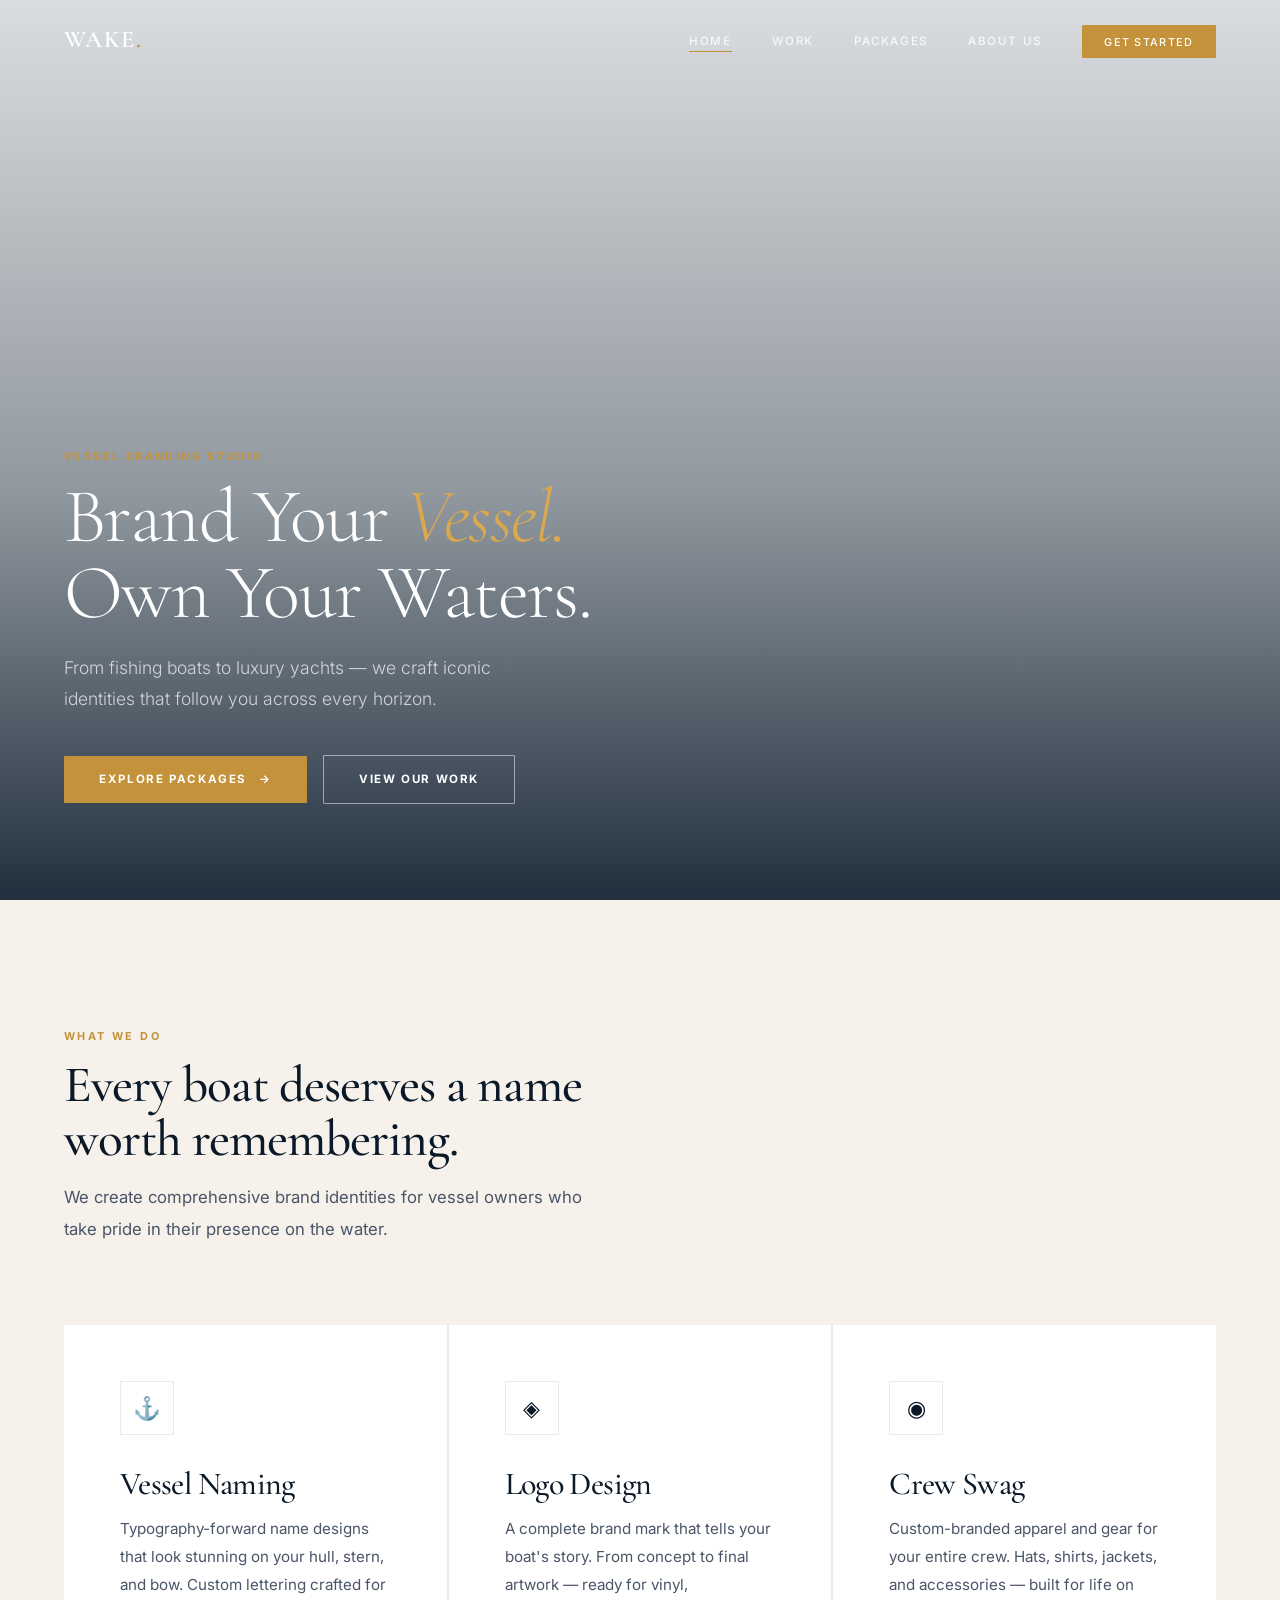
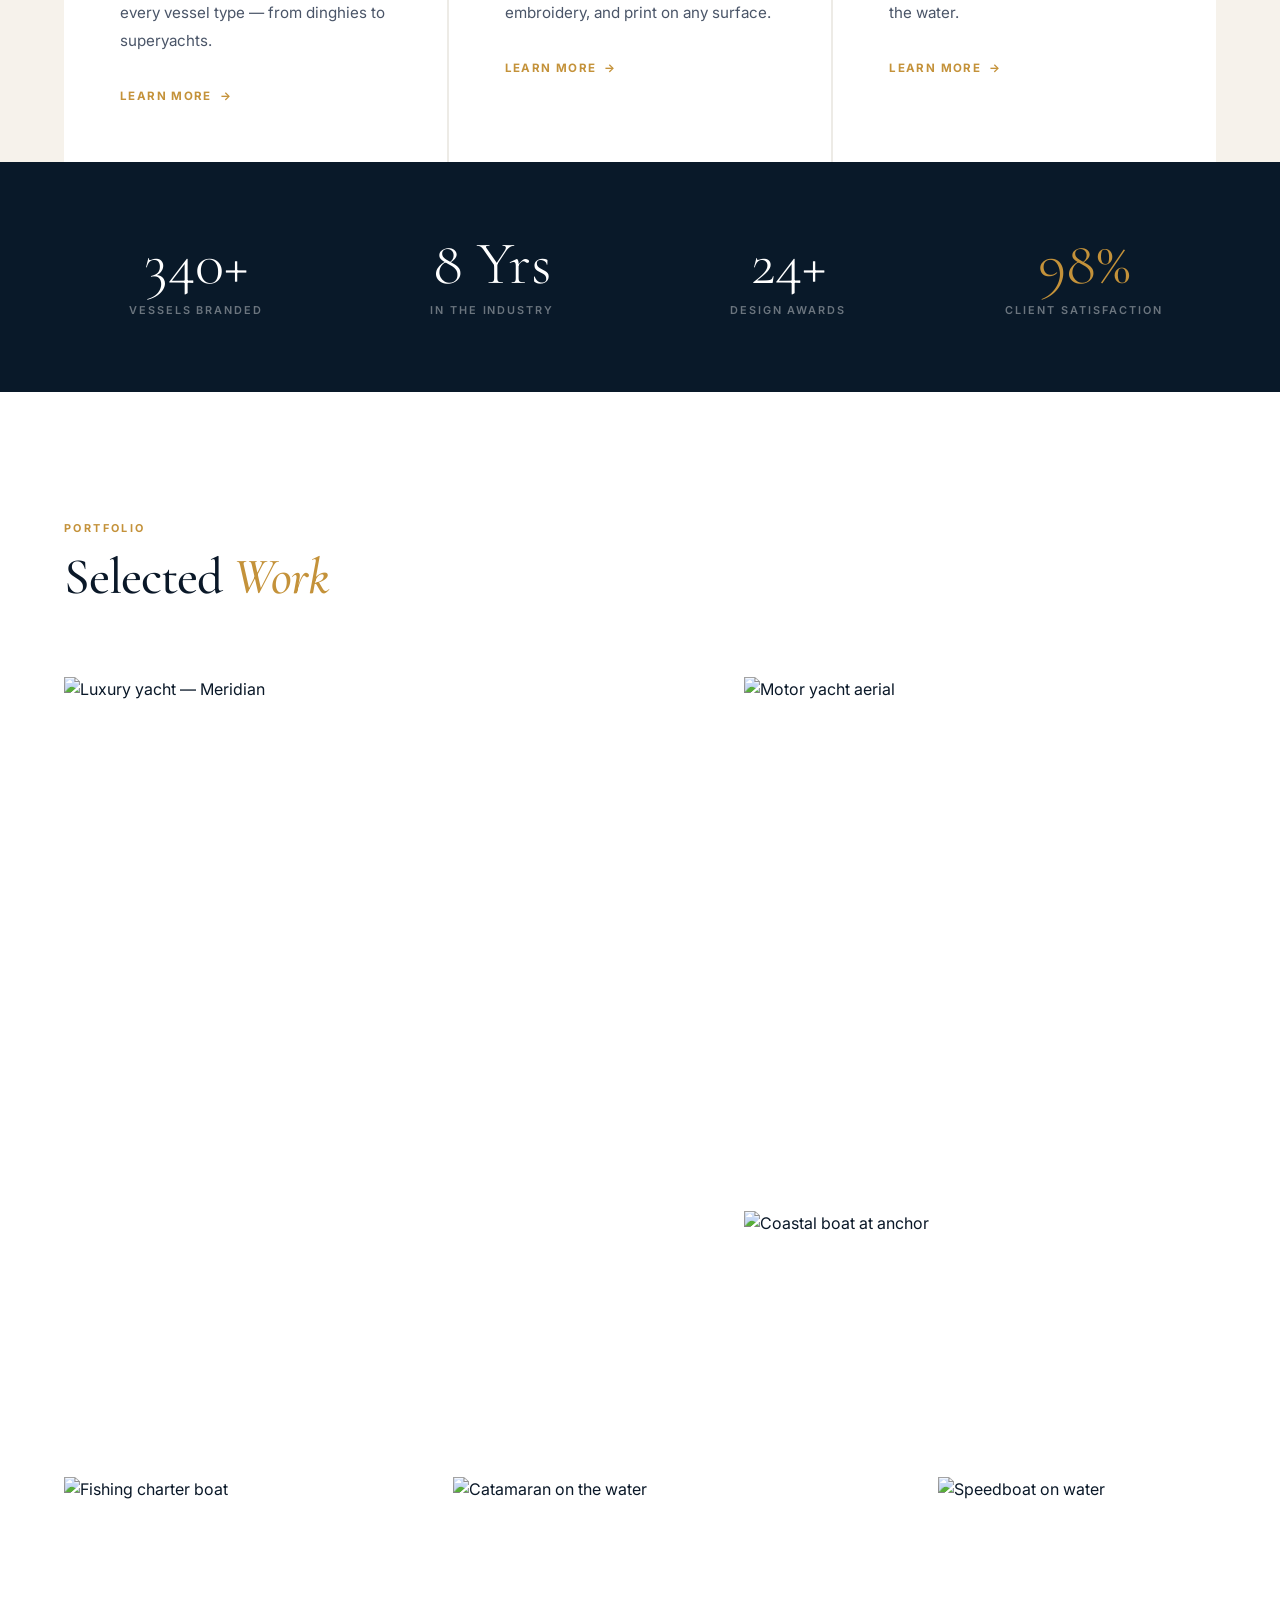
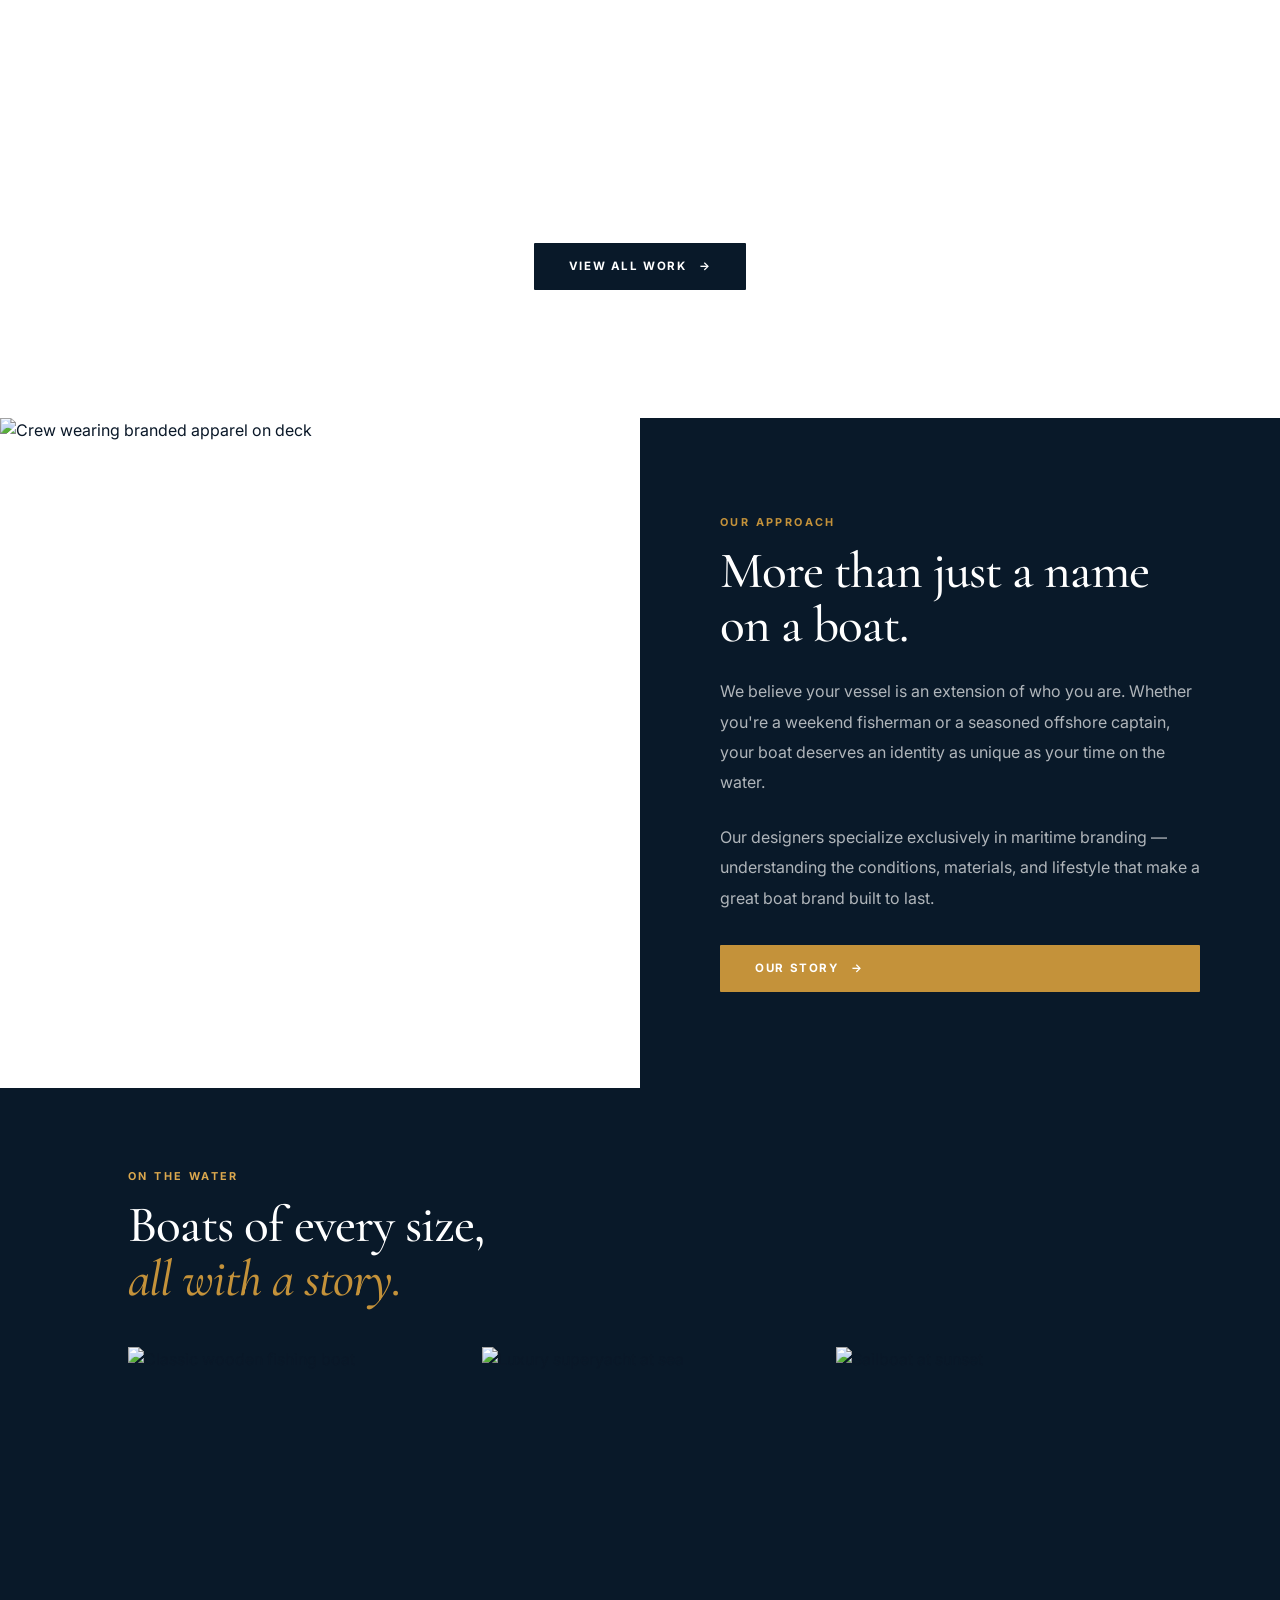
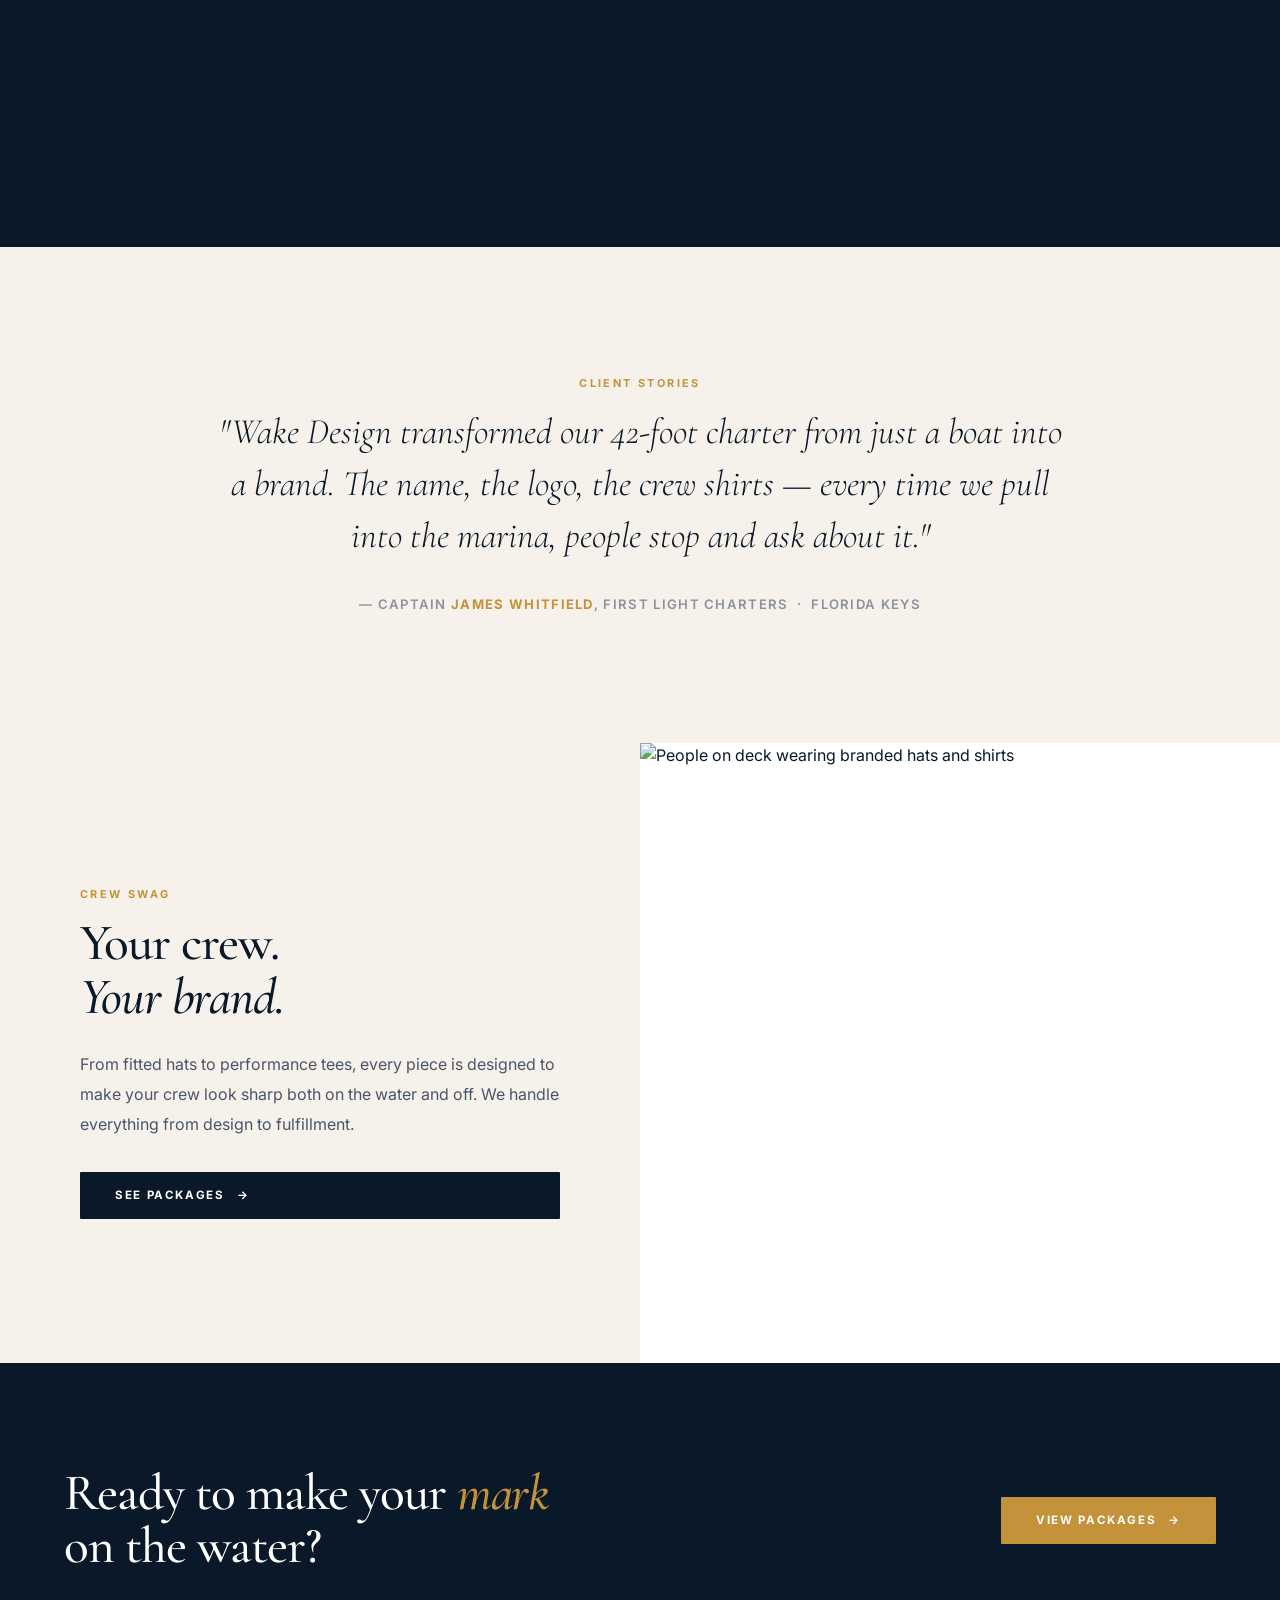
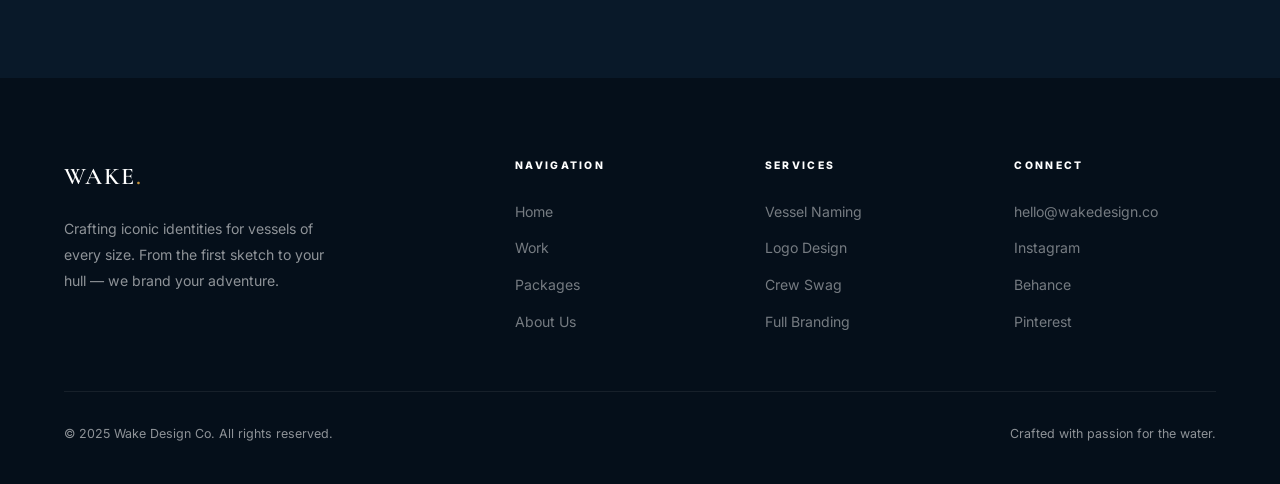
==== index.html @ 04f3f790 "Initial commit — Wake Design Co. website" ====
<!DOCTYPE html>
<html lang="en">
<head>
  <meta charset="UTF-8" />
  <meta name="viewport" content="width=device-width, initial-scale=1.0" />
  <title>Wake Design Co. — Boat Branding &amp; Identity</title>
  <meta name="description" content="Custom vessel naming, logo design, and crew swag for boat owners of every kind. From fishing boats to luxury yachts." />
  <link rel="stylesheet" href="styles.css" />
</head>
<body>

  <div class="scroll-progress"></div>

  <!-- ===== NAVIGATION ===== -->
  <nav class="nav transparent" data-transparent="true" aria-label="Main navigation">
    <a href="index.html" class="nav-logo">WAKE<span>.</span></a>
    <ul class="nav-links" role="list">
      <li><a href="index.html">Home</a></li>
      <li><a href="work.html">Work</a></li>
      <li><a href="packages.html">Packages</a></li>
      <li><a href="about.html">About Us</a></li>
      <li><a href="packages.html" class="nav-cta">Get Started</a></li>
    </ul>
    <button class="nav-toggle" aria-label="Open menu" aria-expanded="false">
      <span></span><span></span><span></span>
    </button>
  </nav>

  <!-- ===== HERO ===== -->
  <section class="hero">
    <div class="hero-bg" style="background-image: url('https://picsum.photos/seed/10/1920/1080');"></div>
    <div class="hero-overlay"></div>
    <div class="hero-content">
      <span class="eyebrow reveal">Vessel Branding Studio</span>
      <h1 class="reveal delay-1">Brand Your <em>Vessel.</em><br>Own Your Waters.</h1>
      <p class="hero-sub reveal delay-2">From fishing boats to luxury yachts — we craft iconic identities that follow you across every horizon.</p>
      <div class="hero-actions reveal delay-3">
        <a href="packages.html" class="btn btn-primary btn-arrow">Explore Packages</a>
        <a href="work.html" class="btn btn-outline">View Our Work</a>
      </div>
    </div>
  </section>

  <!-- ===== SERVICES ===== -->
  <section class="section" style="background: var(--cream); padding-bottom: 0;">
    <div class="container">
      <div class="section-header">
        <span class="eyebrow reveal">What We Do</span>
        <h2 class="reveal delay-1">Every boat deserves a name<br>worth remembering.</h2>
        <p class="reveal delay-2">We create comprehensive brand identities for vessel owners who take pride in their presence on the water.</p>
      </div>
    </div>
    <div class="services-grid">
      <div class="service-card reveal">
        <div class="svc-icon">⚓</div>
        <h3>Vessel Naming</h3>
        <p>Typography-forward name designs that look stunning on your hull, stern, and bow. Custom lettering crafted for every vessel type — from dinghies to superyachts.</p>
        <span class="svc-link">Learn More</span>
      </div>
      <div class="service-card reveal delay-2">
        <div class="svc-icon">◈</div>
        <h3>Logo Design</h3>
        <p>A complete brand mark that tells your boat's story. From concept to final artwork — ready for vinyl, embroidery, and print on any surface.</p>
        <span class="svc-link">Learn More</span>
      </div>
      <div class="service-card reveal delay-4">
        <div class="svc-icon">◉</div>
        <h3>Crew Swag</h3>
        <p>Custom-branded apparel and gear for your entire crew. Hats, shirts, jackets, and accessories — built for life on the water.</p>
        <span class="svc-link">Learn More</span>
      </div>
    </div>
  </section>

  <!-- ===== STAT STRIP ===== -->
  <div class="stat-strip">
    <div class="stat-item reveal">
      <span class="stat-num"><span data-count="340" data-suffix="+">0+</span></span>
      <span class="stat-lbl">Vessels Branded</span>
    </div>
    <div class="stat-item reveal delay-1">
      <span class="stat-num"><span data-count="8" data-suffix=" Yrs">0 Yrs</span></span>
      <span class="stat-lbl">In the Industry</span>
    </div>
    <div class="stat-item reveal delay-2">
      <span class="stat-num"><span data-count="24" data-suffix="+">0+</span></span>
      <span class="stat-lbl">Design Awards</span>
    </div>
    <div class="stat-item reveal delay-3">
      <span class="stat-num"><em><span data-count="98" data-suffix="%">0%</span></em></span>
      <span class="stat-lbl">Client Satisfaction</span>
    </div>
  </div>

  <!-- ===== FEATURED WORK ===== -->
  <section class="section">
    <div class="container">
      <div class="section-header">
        <span class="eyebrow reveal">Portfolio</span>
        <h2 class="reveal delay-1">Selected <em style="font-style:italic; color:var(--gold);">Work</em></h2>
      </div>

      <div class="work-grid">
        <div class="work-item img-wrap reveal">
          <img src="https://picsum.photos/seed/17/1200/800" alt="Luxury yacht — Meridian" loading="lazy" />
          <div class="work-overlay">
            <div class="work-info">
              <span>Full Brand</span>
              <h4>Meridian — 52ft Sailboat</h4>
            </div>
          </div>
        </div>
        <div class="work-item img-wrap reveal delay-1">
          <img src="https://picsum.photos/seed/24/1200/800" alt="Motor yacht aerial" loading="lazy" />
          <div class="work-overlay">
            <div class="work-info">
              <span>Naming</span>
              <h4>Blue Horizon — Sport Fisher</h4>
            </div>
          </div>
        </div>
        <div class="work-item img-wrap reveal delay-2">
          <img src="https://picsum.photos/seed/31/1200/800" alt="Coastal boat at anchor" loading="lazy" />
          <div class="work-overlay">
            <div class="work-info">
              <span>Logo Design</span>
              <h4>Latitude — Motor Yacht</h4>
            </div>
          </div>
        </div>
        <div class="work-item img-wrap reveal delay-1">
          <img src="https://picsum.photos/seed/38/1200/800" alt="Fishing charter boat" loading="lazy" />
          <div class="work-overlay">
            <div class="work-info">
              <span>Crew Swag</span>
              <h4>Reel Deal — Charter Boat</h4>
            </div>
          </div>
        </div>
        <div class="work-item img-wrap reveal delay-2">
          <img src="https://picsum.photos/seed/45/1200/800" alt="Catamaran on the water" loading="lazy" />
          <div class="work-overlay">
            <div class="work-info">
              <span>Logo Design</span>
              <h4>The Wanderer — Catamaran</h4>
            </div>
          </div>
        </div>
        <div class="work-item img-wrap reveal delay-3">
          <img src="https://picsum.photos/seed/52/1200/800" alt="Speedboat on water" loading="lazy" />
          <div class="work-overlay">
            <div class="work-info">
              <span>Naming + Logo</span>
              <h4>Storm Chaser — Powerboat</h4>
            </div>
          </div>
        </div>
      </div>

      <div style="text-align:center; margin-top:3.5rem;" class="reveal">
        <a href="work.html" class="btn btn-dark btn-arrow">View All Work</a>
      </div>
    </div>
  </section>

  <!-- ===== SPLIT — OUR APPROACH ===== -->
  <div class="split">
    <div class="split-img img-wrap">
      <img src="https://picsum.photos/seed/59/1200/800" alt="Crew wearing branded apparel on deck" loading="lazy" />
    </div>
    <div class="split-body">
      <span class="eyebrow reveal">Our Approach</span>
      <h2 class="reveal delay-1">More than just a name<br>on a boat.</h2>
      <p class="reveal delay-2">We believe your vessel is an extension of who you are. Whether you're a weekend fisherman or a seasoned offshore captain, your boat deserves an identity as unique as your time on the water.</p>
      <p class="reveal delay-3">Our designers specialize exclusively in maritime branding — understanding the conditions, materials, and lifestyle that make a great boat brand built to last.</p>
      <a href="about.html" class="btn btn-primary btn-arrow reveal delay-4" style="margin-top:.5rem;">Our Story</a>
    </div>
  </div>

  <!-- ===== HORIZONTAL SCROLL STRIP ===== -->
  <section class="section-sm" style="background: var(--navy); overflow: hidden;">
    <div style="padding: 0 4rem; margin-bottom: 2.5rem;">
      <span class="eyebrow" style="color:var(--gold-lt);">On the Water</span>
      <h2 style="color:var(--white);" class="reveal">Boats of every size,<br><em style="font-style:italic; color:var(--gold);">all with a story.</em></h2>
    </div>
    <div class="scroll-strip" style="padding: 0 4rem;">
      <div class="strip-item img-wrap">
        <img src="https://picsum.photos/seed/66/700/500" alt="Classic wooden fishing boat" loading="lazy" />
        <div class="strip-item-overlay">
          <div class="work-info">
            <span>Fishing Boat</span>
            <h4>Old Faithful</h4>
          </div>
        </div>
      </div>
      <div class="strip-item img-wrap">
        <img src="https://picsum.photos/seed/73/700/500" alt="Luxury superyacht at sea" loading="lazy" />
        <div class="strip-item-overlay">
          <div class="work-info">
            <span>Superyacht</span>
            <h4>True North</h4>
          </div>
        </div>
      </div>
      <div class="strip-item img-wrap">
        <img src="https://picsum.photos/seed/80/700/500" alt="Sailboat at sunset" loading="lazy" />
        <div class="strip-item-overlay">
          <div class="work-info">
            <span>Sailboat</span>
            <h4>Sundowner</h4>
          </div>
        </div>
      </div>
      <div class="strip-item img-wrap">
        <img src="https://picsum.photos/seed/87/700/500" alt="Crew on powerboat" loading="lazy" />
        <div class="strip-item-overlay">
          <div class="work-info">
            <span>Crew Swag</span>
            <h4>The Outrunner</h4>
          </div>
        </div>
      </div>
      <div class="strip-item img-wrap">
        <img src="https://picsum.photos/seed/94/700/500" alt="Bass fishing boat on lake" loading="lazy" />
        <div class="strip-item-overlay">
          <div class="work-info">
            <span>Bass Boat</span>
            <h4>First Cast</h4>
          </div>
        </div>
      </div>
    </div>
  </section>

  <!-- ===== TESTIMONIAL ===== -->
  <section class="testimonial">
    <span class="eyebrow reveal">Client Stories</span>
    <blockquote class="testi-quote reveal delay-1">
      "Wake Design transformed our 42-foot charter from just a boat into a brand. The name, the logo, the crew shirts — every time we pull into the marina, people stop and ask about it."
    </blockquote>
    <p class="testi-attr reveal delay-2">— Captain <strong>James Whitfield</strong>, First Light Charters &nbsp;·&nbsp; Florida Keys</p>
  </section>

  <!-- ===== SECOND SPLIT — SWAG ===== -->
  <div class="split">
    <div class="split-body light">
      <span class="eyebrow reveal" style="color:var(--gold);">Crew Swag</span>
      <h2 class="reveal delay-1" style="color:var(--navy);">Your crew.<br><em style="font-style:italic;">Your brand.</em></h2>
      <p class="reveal delay-2" style="color:var(--text-2);">From fitted hats to performance tees, every piece is designed to make your crew look sharp both on the water and off. We handle everything from design to fulfillment.</p>
      <a href="packages.html" class="btn btn-dark btn-arrow reveal delay-3" style="margin-top:.5rem;">See Packages</a>
    </div>
    <div class="split-img img-wrap">
      <img src="https://picsum.photos/seed/101/1200/800" alt="People on deck wearing branded hats and shirts" loading="lazy" />
    </div>
  </div>

  <!-- ===== CTA BANNER ===== -->
  <div class="cta-banner">
    <h2 class="reveal">Ready to make your <em>mark</em><br>on the water?</h2>
    <div class="reveal delay-2">
      <a href="packages.html" class="btn btn-primary btn-arrow">View Packages</a>
    </div>
  </div>

  <!-- ===== FOOTER ===== -->
  <footer>
    <div class="footer-grid">
      <div class="footer-brand">
        <a href="index.html" class="nav-logo">WAKE<span>.</span></a>
        <p>Crafting iconic identities for vessels of every size. From the first sketch to your hull — we brand your adventure.</p>
      </div>
      <div class="footer-col">
        <h5>Navigation</h5>
        <ul>
          <li><a href="index.html">Home</a></li>
          <li><a href="work.html">Work</a></li>
          <li><a href="packages.html">Packages</a></li>
          <li><a href="about.html">About Us</a></li>
        </ul>
      </div>
      <div class="footer-col">
        <h5>Services</h5>
        <ul>
          <li><a href="packages.html">Vessel Naming</a></li>
          <li><a href="packages.html">Logo Design</a></li>
          <li><a href="packages.html">Crew Swag</a></li>
          <li><a href="packages.html">Full Branding</a></li>
        </ul>
      </div>
      <div class="footer-col">
        <h5>Connect</h5>
        <ul>
          <li><a href="mailto:hello@wakedesign.co">hello@wakedesign.co</a></li>
          <li><a href="#">Instagram</a></li>
          <li><a href="#">Behance</a></li>
          <li><a href="#">Pinterest</a></li>
        </ul>
      </div>
    </div>
    <div class="footer-bottom">
      <span>&copy; 2025 Wake Design Co. All rights reserved.</span>
      <span>Crafted with passion for the water.</span>
    </div>
  </footer>

  <script src="main.js"></script>
</body>
</html>
---- styles.css ----
/* =============================================
   WAKE DESIGN CO. — Styles
   ============================================= */

@import url('https://fonts.googleapis.com/css2?family=Cormorant+Garamond:ital,wght@0,300;0,400;0,500;0,600;1,300;1,400;1,500&family=Inter:wght@300;400;500;600;700&display=swap');

/* === Variables === */
:root {
  --navy:      #091929;
  --navy-mid:  #112840;
  --navy-light:#1B4372;
  --gold:      #C4923A;
  --gold-lt:   #DBA84E;
  --cream:     #F6F2EB;
  --sand:      #EDE8DE;
  --white:     #FFFFFF;
  --gray:      #8C919C;
  --gray-lt:   #EDEBE6;
  --text:      #0A1828;
  --text-2:    #4A5568;

  --font-d: 'Cormorant Garamond', Georgia, serif;
  --font-b: 'Inter', -apple-system, sans-serif;

  --nav-h:  80px;
  --ease:   cubic-bezier(0.25, 0.46, 0.45, 0.94);
  --ease-in: cubic-bezier(0.77, 0, 0.18, 1);

  --sh-sm: 0 2px 8px rgba(9,25,41,.08);
  --sh-md: 0 8px 32px rgba(9,25,41,.12);
  --sh-lg: 0 24px 64px rgba(9,25,41,.18);
}

/* === Reset === */
*, *::before, *::after { box-sizing: border-box; margin: 0; padding: 0; }
html { scroll-behavior: smooth; font-size: 16px; }
body { font-family: var(--font-b); color: var(--text); background: var(--white); overflow-x: hidden; line-height: 1.6; }
img { max-width: 100%; display: block; }
a { text-decoration: none; color: inherit; }

/* === Typography === */
h1, h2, h3, h4 { font-family: var(--font-d); line-height: 1.05; font-weight: 500; letter-spacing: -0.02em; }
h1 { font-size: clamp(2.8rem, 6vw, 5.5rem); }
h2 { font-size: clamp(2rem, 4vw, 3.8rem); }
h3 { font-size: clamp(1.4rem, 2.5vw, 2.2rem); }
h4 { font-size: 1.2rem; font-family: var(--font-b); font-weight: 600; }

.eyebrow {
  font-family: var(--font-b);
  font-size: 0.68rem;
  font-weight: 700;
  letter-spacing: 0.22em;
  text-transform: uppercase;
  color: var(--gold);
  display: block;
  margin-bottom: 0.85rem;
}

/* === Scroll Progress === */
.scroll-progress {
  position: fixed; top: 0; left: 0; height: 2px;
  background: var(--gold); z-index: 2000; width: 0%;
  transition: width 0.08s linear;
}

/* === Navigation === */
.nav {
  position: fixed; top: 0; left: 0; right: 0; z-index: 1000;
  height: var(--nav-h);
  display: flex; align-items: center; justify-content: space-between;
  padding: 0 4rem;
  transition: background 0.5s var(--ease), box-shadow 0.5s var(--ease);
}
.nav.transparent { background: transparent; }
.nav.scrolled {
  background: rgba(255,255,255,.96);
  backdrop-filter: blur(14px); -webkit-backdrop-filter: blur(14px);
  box-shadow: var(--sh-sm);
}

.nav-logo {
  font-family: var(--font-d);
  font-size: 1.5rem; font-weight: 600; letter-spacing: 0.06em;
  color: var(--white); transition: color 0.4s var(--ease);
}
.nav-logo span { color: var(--gold); }
.nav.scrolled .nav-logo { color: var(--navy); }

.nav-links { display: flex; align-items: center; gap: 2.5rem; list-style: none; }
.nav-links a {
  font-size: 0.72rem; font-weight: 500; letter-spacing: 0.14em;
  text-transform: uppercase; color: rgba(255,255,255,.82);
  transition: color 0.35s var(--ease); position: relative;
}
.nav-links a::after {
  content: ''; position: absolute; bottom: -4px; left: 0;
  width: 0; height: 1px; background: var(--gold);
  transition: width 0.35s var(--ease);
}
.nav-links a:hover::after, .nav-links a.active::after { width: 100%; }
.nav.scrolled .nav-links a { color: var(--navy); }

.nav-cta {
  background: var(--gold) !important; color: var(--white) !important;
  padding: 0.6rem 1.4rem; border-radius: 1px;
  font-size: 0.68rem !important; letter-spacing: 0.12em !important;
  transition: background 0.3s var(--ease) !important;
}
.nav-cta::after { display: none !important; }
.nav-cta:hover { background: var(--gold-lt) !important; }

.nav-toggle {
  display: none; flex-direction: column; gap: 5px;
  cursor: pointer; padding: 4px; background: none; border: none;
}
.nav-toggle span {
  display: block; width: 22px; height: 1.5px;
  background: var(--white); transition: all 0.35s var(--ease);
}
.nav.scrolled .nav-toggle span { background: var(--navy); }
.nav-toggle.open span:nth-child(1) { transform: rotate(45deg) translate(4.5px, 4.5px); }
.nav-toggle.open span:nth-child(2) { opacity: 0; }
.nav-toggle.open span:nth-child(3) { transform: rotate(-45deg) translate(4.5px, -4.5px); }

/* === Scroll Reveal === */
.reveal {
  opacity: 0; transform: translateY(48px);
  transition: opacity 0.9s var(--ease), transform 0.9s var(--ease);
}
.reveal-left { opacity: 0; transform: translateX(-48px); transition: opacity 0.9s var(--ease), transform 0.9s var(--ease); }
.reveal-right { opacity: 0; transform: translateX(48px); transition: opacity 0.9s var(--ease), transform 0.9s var(--ease); }
.reveal.delay-1, .reveal-left.delay-1, .reveal-right.delay-1 { transition-delay: 0.12s; }
.reveal.delay-2, .reveal-left.delay-2, .reveal-right.delay-2 { transition-delay: 0.24s; }
.reveal.delay-3, .reveal-left.delay-3, .reveal-right.delay-3 { transition-delay: 0.36s; }
.reveal.delay-4, .reveal-left.delay-4, .reveal-right.delay-4 { transition-delay: 0.48s; }
.reveal.delay-5, .reveal-left.delay-5, .reveal-right.delay-5 { transition-delay: 0.60s; }
.reveal.revealed, .reveal-left.revealed, .reveal-right.revealed {
  opacity: 1; transform: translate(0,0);
}

/* Image wipe reveal */
.img-wrap {
  position: relative; overflow: hidden;
}
.img-wrap::after {
  content: ''; position: absolute; inset: 0;
  background: var(--navy); z-index: 1;
  transform-origin: right center;
  transform: scaleX(1);
  transition: transform 1.1s var(--ease-in);
}
.img-wrap.revealed::after { transform: scaleX(0); }

/* === Buttons === */
.btn {
  display: inline-flex; align-items: center; gap: 0.5rem;
  padding: 0.9rem 2.2rem; font-family: var(--font-b);
  font-size: 0.72rem; font-weight: 700; letter-spacing: 0.14em;
  text-transform: uppercase; border: none; cursor: pointer;
  transition: all 0.35s var(--ease); text-decoration: none;
  border-radius: 1px;
}
.btn-primary { background: var(--gold); color: var(--white); }
.btn-primary:hover { background: var(--gold-lt); transform: translateY(-2px); box-shadow: 0 8px 28px rgba(196,146,58,.4); }
.btn-outline { background: transparent; color: var(--white); border: 1px solid rgba(255,255,255,.5); }
.btn-outline:hover { border-color: var(--white); background: rgba(255,255,255,.08); }
.btn-dark { background: var(--navy); color: var(--white); }
.btn-dark:hover { background: var(--navy-mid); transform: translateY(-2px); }
.btn-ghost { background: transparent; color: var(--gold); border: 1px solid var(--gold); }
.btn-ghost:hover { background: var(--gold); color: var(--white); }

/* Arrow on buttons */
.btn-arrow::after { content: '→'; margin-left: 0.25rem; transition: transform 0.3s var(--ease); }
.btn-arrow:hover::after { transform: translateX(5px); }

/* === Layout === */
.section { padding: 8rem 4rem; }
.section-sm { padding: 5rem 4rem; }
.container { max-width: 1380px; margin: 0 auto; }

.section-header { margin-bottom: 4.5rem; }
.section-header p { color: var(--text-2); font-size: 1.05rem; margin-top: 1rem; line-height: 1.85; max-width: 520px; }
.section-header.center { text-align: center; }
.section-header.center p { margin-left: auto; margin-right: auto; }

/* === Hero === */
.hero {
  position: relative; height: 100vh; min-height: 720px;
  display: flex; align-items: flex-end; overflow: hidden;
}
.hero-bg {
  position: absolute; inset: 0;
  background-size: cover; background-position: center;
  transform: scale(1.06); transition: transform 9s ease;
}
.hero.loaded .hero-bg { transform: scale(1); }
.hero-overlay {
  position: absolute; inset: 0;
  background: linear-gradient(to top, rgba(9,25,41,.9) 0%, rgba(9,25,41,.45) 45%, rgba(9,25,41,.15) 100%);
}
.hero-content { position: relative; z-index: 2; padding: 6rem 4rem; max-width: 880px; }
.hero-content h1 { color: var(--white); font-weight: 300; margin: 0.75rem 0 1.25rem; line-height: 1.0; }
.hero-content h1 em { font-style: italic; color: var(--gold-lt); font-weight: 300; }
.hero-sub { color: rgba(255,255,255,.72); font-size: 1.1rem; font-weight: 300; max-width: 460px; margin-bottom: 2.5rem; line-height: 1.78; }
.hero-actions { display: flex; gap: 1rem; align-items: center; }

/* Page hero (inner pages) */
.page-hero {
  position: relative; height: 62vh; min-height: 480px;
  display: flex; align-items: flex-end; overflow: hidden;
}
.page-hero .hero-content { padding: 4rem; }
.page-hero h1 { font-size: clamp(2.5rem, 5vw, 5rem); }

/* === Services Grid === */
.services-grid {
  display: grid; grid-template-columns: repeat(3, 1fr);
  gap: 2px; background: var(--gray-lt);
  margin-top: 5rem;
}
.service-card {
  background: var(--white); padding: 3.5rem;
  transition: background 0.5s var(--ease), transform 0.4s var(--ease);
  cursor: default;
}
.service-card:hover { background: var(--navy); }
.service-card:hover .svc-icon,
.service-card:hover h3,
.service-card:hover p,
.service-card:hover .svc-link { color: var(--white); }
.service-card:hover .svc-icon { border-color: rgba(255,255,255,.2); background: rgba(255,255,255,.06); }

.svc-icon {
  width: 54px; height: 54px; border: 1px solid var(--gray-lt);
  display: flex; align-items: center; justify-content: center;
  margin-bottom: 2rem; font-size: 1.4rem;
  transition: all 0.5s var(--ease);
}
.service-card h3 { margin-bottom: 0.9rem; }
.service-card p { color: var(--text-2); font-size: 0.95rem; line-height: 1.85; margin-bottom: 2rem; transition: color 0.5s var(--ease); }
.svc-link {
  font-size: 0.72rem; font-weight: 700; letter-spacing: 0.12em;
  text-transform: uppercase; color: var(--gold);
  display: flex; align-items: center; gap: 0.5rem;
  transition: color 0.5s var(--ease);
}
.svc-link::after { content: '→'; transition: transform 0.3s var(--ease); }
.service-card:hover .svc-link::after { transform: translateX(6px); }

/* === Stat Strip === */
.stat-strip {
  background: var(--navy); padding: 4.5rem 4rem;
  display: grid; grid-template-columns: repeat(4, 1fr); gap: 2rem;
}
.stat-item { text-align: center; }
.stat-num {
  font-family: var(--font-d); font-size: 3.8rem; font-weight: 300;
  color: var(--white); line-height: 1; display: block;
}
.stat-num em { color: var(--gold); font-style: normal; }
.stat-lbl {
  font-size: 0.68rem; font-weight: 600; letter-spacing: 0.18em;
  text-transform: uppercase; color: rgba(255,255,255,.4);
  margin-top: 0.5rem; display: block;
}

/* === Work Grid (home) === */
.work-grid {
  display: grid;
  grid-template-columns: repeat(12, 1fr);
  grid-auto-rows: minmax(240px, auto);
  gap: 14px;
}
.work-item { position: relative; overflow: hidden; cursor: pointer; }
.work-item:nth-child(1) { grid-column: 1 / 8; min-height: 520px; }
.work-item:nth-child(2) { grid-column: 8 / 13; min-height: 252px; }
.work-item:nth-child(3) { grid-column: 8 / 13; min-height: 252px; }
.work-item:nth-child(4) { grid-column: 1 / 5; min-height: 310px; }
.work-item:nth-child(5) { grid-column: 5 / 10; min-height: 310px; }
.work-item:nth-child(6) { grid-column: 10 / 13; min-height: 310px; }

.work-item img {
  width: 100%; height: 100%; object-fit: cover;
  transition: transform 0.9s var(--ease);
}
.work-item:hover img { transform: scale(1.06); }
.work-overlay {
  position: absolute; inset: 0;
  background: linear-gradient(to top, rgba(9,25,41,.85) 0%, transparent 55%);
  opacity: 0; transition: opacity 0.4s var(--ease);
  display: flex; align-items: flex-end; padding: 1.8rem;
}
.work-item:hover .work-overlay { opacity: 1; }
.work-info span { color: var(--gold); font-size: 0.68rem; font-weight: 700; letter-spacing: 0.14em; text-transform: uppercase; }
.work-info h4 { color: var(--white); font-size: 1.15rem; font-family: var(--font-d); margin-top: 0.15rem; }

/* === Split Layout === */
.split { display: grid; grid-template-columns: 1fr 1fr; min-height: 620px; }
.split-img { position: relative; overflow: hidden; min-height: 400px; }
.split-img img { width: 100%; height: 100%; object-fit: cover; transition: transform 0.8s var(--ease); }
.split-img:hover img { transform: scale(1.04); }

.split-body {
  display: flex; flex-direction: column; justify-content: center;
  padding: 6rem 5rem; background: var(--navy); color: var(--white);
}
.split-body h2 { color: var(--white); margin-bottom: 1.5rem; }
.split-body p { color: rgba(255,255,255,.68); font-size: 1rem; line-height: 1.9; margin-bottom: 1.5rem; }
.split-body.light { background: var(--cream); color: var(--text); }
.split-body.light h2 { color: var(--navy); }
.split-body.light p { color: var(--text-2); }

/* === Testimonial === */
.testimonial {
  background: var(--cream); padding: 8rem 4rem; text-align: center;
}
.testi-quote {
  font-family: var(--font-d); font-size: clamp(1.4rem, 2.8vw, 2.4rem);
  font-style: italic; font-weight: 300; color: var(--navy);
  max-width: 860px; margin: 0 auto 2rem; line-height: 1.45;
}
.testi-attr {
  font-size: 0.82rem; font-weight: 600; letter-spacing: 0.1em;
  text-transform: uppercase; color: var(--gray);
}
.testi-attr strong { color: var(--gold); }

/* Testimonials multiple */
.testi-grid { display: grid; grid-template-columns: repeat(3, 1fr); gap: 2px; background: var(--sand); }
.testi-card { background: var(--white); padding: 3rem; }
.testi-card blockquote {
  font-family: var(--font-d); font-style: italic; font-size: 1.1rem;
  color: var(--navy); line-height: 1.6; margin-bottom: 1.5rem; font-weight: 400;
}
.testi-card cite { font-size: 0.78rem; font-weight: 600; color: var(--gold); letter-spacing: 0.08em; text-transform: uppercase; font-style: normal; }
.testi-card .vessel { color: var(--gray); font-size: 0.78rem; }
.testi-stars { color: var(--gold); font-size: 0.9rem; margin-bottom: 1.2rem; letter-spacing: 0.1em; }

/* === CTA Banner === */
.cta-banner {
  background: var(--navy); padding: 6.5rem 4rem;
  display: grid; grid-template-columns: 1fr auto; align-items: center; gap: 3rem;
}
.cta-banner h2 { color: var(--white); }
.cta-banner h2 em { color: var(--gold); font-style: italic; }

/* === Footer === */
footer { background: #050F1A; color: rgba(255,255,255,.55); padding: 5rem 4rem 2.5rem; }
.footer-grid {
  display: grid; grid-template-columns: 2fr 1fr 1fr 1fr;
  gap: 3rem; max-width: 1380px; margin: 0 auto 3.5rem;
}
.footer-brand .nav-logo { display: block; margin-bottom: 1.2rem; }
.footer-brand p { font-size: 0.88rem; line-height: 1.85; max-width: 270px; }
.footer-col h5 { font-size: 0.65rem; font-weight: 800; letter-spacing: 0.22em; text-transform: uppercase; color: var(--white); margin-bottom: 1.5rem; }
.footer-col ul { list-style: none; display: flex; flex-direction: column; gap: 0.7rem; }
.footer-col ul a { font-size: 0.88rem; color: rgba(255,255,255,.45); transition: color 0.3s var(--ease); }
.footer-col ul a:hover { color: var(--gold); }
.footer-bottom {
  border-top: 1px solid rgba(255,255,255,.07); padding-top: 2rem;
  display: flex; justify-content: space-between; font-size: 0.78rem;
  max-width: 1380px; margin: 0 auto;
}

/* === Gallery Page === */
.filter-bar { display: flex; gap: 0.75rem; margin-bottom: 3rem; flex-wrap: wrap; }
.filter-btn {
  padding: 0.5rem 1.4rem; font-size: 0.7rem; font-weight: 700;
  letter-spacing: 0.12em; text-transform: uppercase;
  border: 1px solid var(--gray-lt); background: var(--white);
  cursor: pointer; transition: all 0.3s var(--ease); border-radius: 1px;
}
.filter-btn:hover, .filter-btn.active {
  background: var(--navy); border-color: var(--navy); color: var(--white);
}

.gallery-grid { display: grid; grid-template-columns: repeat(3, 1fr); gap: 14px; }
.gallery-item { position: relative; overflow: hidden; aspect-ratio: 4/3; cursor: pointer; }
.gallery-item.tall { aspect-ratio: 3/4; }
.gallery-item img { width: 100%; height: 100%; object-fit: cover; transition: transform 0.8s var(--ease); }
.gallery-item:hover img { transform: scale(1.07); }
.gallery-overlay {
  position: absolute; inset: 0;
  background: linear-gradient(to top, rgba(9,25,41,.88) 0%, transparent 55%);
  opacity: 0; transition: opacity 0.4s var(--ease);
  display: flex; align-items: flex-end; padding: 2rem;
}
.gallery-item:hover .gallery-overlay { opacity: 1; }
.gallery-info span { color: var(--gold); font-size: 0.68rem; font-weight: 700; letter-spacing: 0.14em; text-transform: uppercase; }
.gallery-info h4 { color: var(--white); font-family: var(--font-d); font-size: 1.3rem; margin-top: 0.2rem; }

/* === Packages Page === */
.packages-grid { display: grid; grid-template-columns: repeat(3, 1fr); gap: 2px; background: var(--sand); }
.pkg-card { background: var(--white); padding: 3.5rem; position: relative; transition: transform 0.4s var(--ease); }
.pkg-card:hover { transform: translateY(-6px); box-shadow: var(--sh-lg); z-index: 1; }
.pkg-card.featured { background: var(--navy); color: var(--white); }
.pkg-badge {
  position: absolute; top: 2rem; right: 2rem;
  background: var(--gold); color: var(--white);
  font-size: 0.6rem; font-weight: 800; letter-spacing: 0.16em;
  text-transform: uppercase; padding: 0.3rem 0.75rem;
}
.pkg-name { font-size: 0.68rem; font-weight: 800; letter-spacing: 0.2em; text-transform: uppercase; color: var(--gold); margin-bottom: 0.4rem; }
.pkg-title { font-size: 2rem; margin-bottom: 0.6rem; }
.pkg-card.featured .pkg-title { color: var(--white); }
.pkg-desc { font-size: 0.9rem; color: var(--text-2); line-height: 1.75; }
.pkg-card.featured .pkg-desc { color: rgba(255,255,255,.65); }

.pkg-price { margin: 2rem 0; padding: 2rem 0; border-top: 1px solid var(--sand); border-bottom: 1px solid var(--sand); }
.pkg-card.featured .pkg-price { border-color: rgba(255,255,255,.1); }
.price-wrap { display: flex; align-items: flex-start; gap: 0.2rem; }
.price-cur { font-family: var(--font-d); font-size: 1.6rem; color: var(--gold); margin-top: 0.6rem; }
.price-amt { font-family: var(--font-d); font-size: 4rem; font-weight: 300; line-height: 1; color: var(--navy); }
.pkg-card.featured .price-amt { color: var(--white); }
.price-note { font-size: 0.8rem; color: var(--gray); margin-top: 0.4rem; }

.pkg-features { list-style: none; display: flex; flex-direction: column; gap: 0.8rem; margin-bottom: 2.5rem; }
.pkg-features li { display: flex; align-items: center; gap: 0.75rem; font-size: 0.88rem; color: var(--text-2); }
.pkg-card.featured .pkg-features li { color: rgba(255,255,255,.72); }
.pkg-features li::before {
  content: '✓'; width: 18px; height: 18px; background: var(--gold); color: var(--white);
  font-size: 0.6rem; font-weight: 800; display: flex; align-items: center;
  justify-content: center; flex-shrink: 0;
}

/* === FAQ === */
.faq { max-width: 780px; margin: 0 auto; }
.faq-item { border-bottom: 1px solid var(--gray-lt); }
.faq-q {
  display: flex; justify-content: space-between; align-items: center;
  padding: 1.5rem 0; cursor: pointer; gap: 1rem;
  font-size: 1rem; font-weight: 600; color: var(--text);
  font-family: var(--font-b);
}
.faq-toggle {
  width: 28px; height: 28px; border: 1px solid var(--gray-lt);
  display: flex; align-items: center; justify-content: center;
  flex-shrink: 0; font-size: 1.2rem; color: var(--gold);
  transition: all 0.35s var(--ease);
}
.faq-a { max-height: 0; overflow: hidden; transition: max-height 0.45s var(--ease); }
.faq-a p { padding: 0 0 1.5rem; font-size: 0.92rem; color: var(--text-2); line-height: 1.85; }
.faq-item.open .faq-a { max-height: 240px; }
.faq-item.open .faq-toggle { background: var(--navy); border-color: var(--navy); color: var(--white); transform: rotate(45deg); }

/* === Form === */
.form-grid { display: grid; grid-template-columns: 1fr 1fr; gap: 1.4rem; }
.form-group { display: flex; flex-direction: column; gap: 0.5rem; }
.form-group.full { grid-column: 1 / -1; }
.form-group label { font-size: 0.68rem; font-weight: 700; letter-spacing: 0.14em; text-transform: uppercase; color: var(--text); }
.form-group input,
.form-group select,
.form-group textarea {
  padding: 0.85rem 1rem; border: 1px solid var(--gray-lt);
  background: var(--white); font-family: var(--font-b);
  font-size: 0.92rem; color: var(--text); outline: none;
  transition: border-color 0.3s var(--ease); appearance: none;
  border-radius: 0;
}
.form-group input:focus,
.form-group select:focus,
.form-group textarea:focus { border-color: var(--navy); }
.form-group textarea { resize: vertical; min-height: 110px; }

/* === Process Steps === */
.process-steps { display: grid; grid-template-columns: repeat(4, 1fr); gap: 3rem; }
.step-num { font-family: var(--font-d); font-size: 5rem; font-weight: 300; color: var(--gold); opacity: 0.28; line-height: 1; margin-bottom: 0.75rem; }
.process-step h4 { margin-bottom: 0.65rem; }
.process-step p { font-size: 0.88rem; color: var(--text-2); line-height: 1.85; }

/* === Team Grid === */
.team-grid { display: grid; grid-template-columns: repeat(3, 1fr); gap: 2.5rem; }
.team-member { text-align: center; }
.team-photo { aspect-ratio: 4/5; overflow: hidden; margin-bottom: 1.4rem; }
.team-photo img { width: 100%; height: 100%; object-fit: cover; transition: transform 0.65s var(--ease); }
.team-member:hover .team-photo img { transform: scale(1.05); }
.team-name { font-size: 1.4rem; margin-bottom: 0.2rem; }
.team-role { font-size: 0.72rem; font-weight: 700; color: var(--gold); letter-spacing: 0.1em; text-transform: uppercase; }

/* === Values === */
.values-grid { display: grid; grid-template-columns: repeat(2, 1fr); gap: 2px; background: var(--sand); }
.value-card { background: var(--white); padding: 3rem; }
.value-num { font-family: var(--font-d); font-size: 3rem; font-weight: 300; color: var(--gold); opacity: 0.35; line-height: 1; margin-bottom: 1rem; }
.value-card h4 { font-size: 1.2rem; margin-bottom: 0.65rem; }
.value-card p { font-size: 0.9rem; color: var(--text-2); line-height: 1.85; }

/* === Horizontal Scroll Strip === */
.scroll-strip {
  display: flex; gap: 14px; overflow-x: auto; padding-bottom: 1rem;
  scrollbar-width: none; -ms-overflow-style: none;
}
.scroll-strip::-webkit-scrollbar { display: none; }
.strip-item { flex: 0 0 340px; position: relative; overflow: hidden; height: 420px; cursor: pointer; }
.strip-item img { width: 100%; height: 100%; object-fit: cover; transition: transform 0.8s var(--ease); }
.strip-item:hover img { transform: scale(1.06); }
.strip-item-overlay {
  position: absolute; inset: 0;
  background: linear-gradient(to top, rgba(9,25,41,.82) 0%, transparent 55%);
  opacity: 0; transition: opacity 0.4s var(--ease);
  display: flex; align-items: flex-end; padding: 2rem;
}
.strip-item:hover .strip-item-overlay { opacity: 1; }

/* === Responsive === */
@media (max-width: 1100px) {
  .packages-grid, .services-grid { grid-template-columns: 1fr; }
  .work-grid { grid-template-columns: repeat(2, 1fr); }
  .work-item:nth-child(n) { grid-column: unset; grid-row: unset; min-height: 280px; }
  .stat-strip { grid-template-columns: repeat(2, 1fr); }
  .footer-grid { grid-template-columns: 1fr 1fr; }
  .split { grid-template-columns: 1fr; }
  .process-steps { grid-template-columns: repeat(2, 1fr); }
  .team-grid { grid-template-columns: repeat(2, 1fr); }
  .gallery-grid { grid-template-columns: repeat(2, 1fr); }
  .testi-grid { grid-template-columns: 1fr; }
  .values-grid { grid-template-columns: 1fr; }
  .cta-banner { grid-template-columns: 1fr; }
}

@media (max-width: 768px) {
  .nav { padding: 0 1.5rem; }
  .nav-links {
    position: fixed; top: var(--nav-h); left: 0; right: 0;
    background: rgba(255,255,255,.98); backdrop-filter: blur(14px);
    flex-direction: column; padding: 2.5rem 1.5rem; gap: 2rem;
    box-shadow: var(--sh-md);
    transform: translateY(-120%); opacity: 0; pointer-events: none;
    transition: all 0.45s var(--ease);
  }
  .nav-links.open { transform: translateY(0); opacity: 1; pointer-events: all; }
  .nav-links a { color: var(--navy) !important; font-size: 1rem; }
  .nav-toggle { display: flex; }

  .section, .testimonial, .cta-banner, .stat-strip { padding: 4rem 1.5rem; }
  .section-sm { padding: 3rem 1.5rem; }
  .hero-content { padding: 4rem 1.5rem; }
  .page-hero .hero-content { padding: 3rem 1.5rem; }
  .split-body { padding: 3.5rem 1.5rem; }
  .footer-grid { grid-template-columns: 1fr; }
  .footer-bottom { flex-direction: column; gap: 0.5rem; }
  footer { padding: 4rem 1.5rem 2rem; }

  .gallery-grid { grid-template-columns: 1fr; }
  .work-grid { grid-template-columns: 1fr; }
  .process-steps { grid-template-columns: 1fr; }
  .team-grid { grid-template-columns: 1fr; max-width: 320px; margin: 0 auto; }
  .form-grid { grid-template-columns: 1fr; }
}
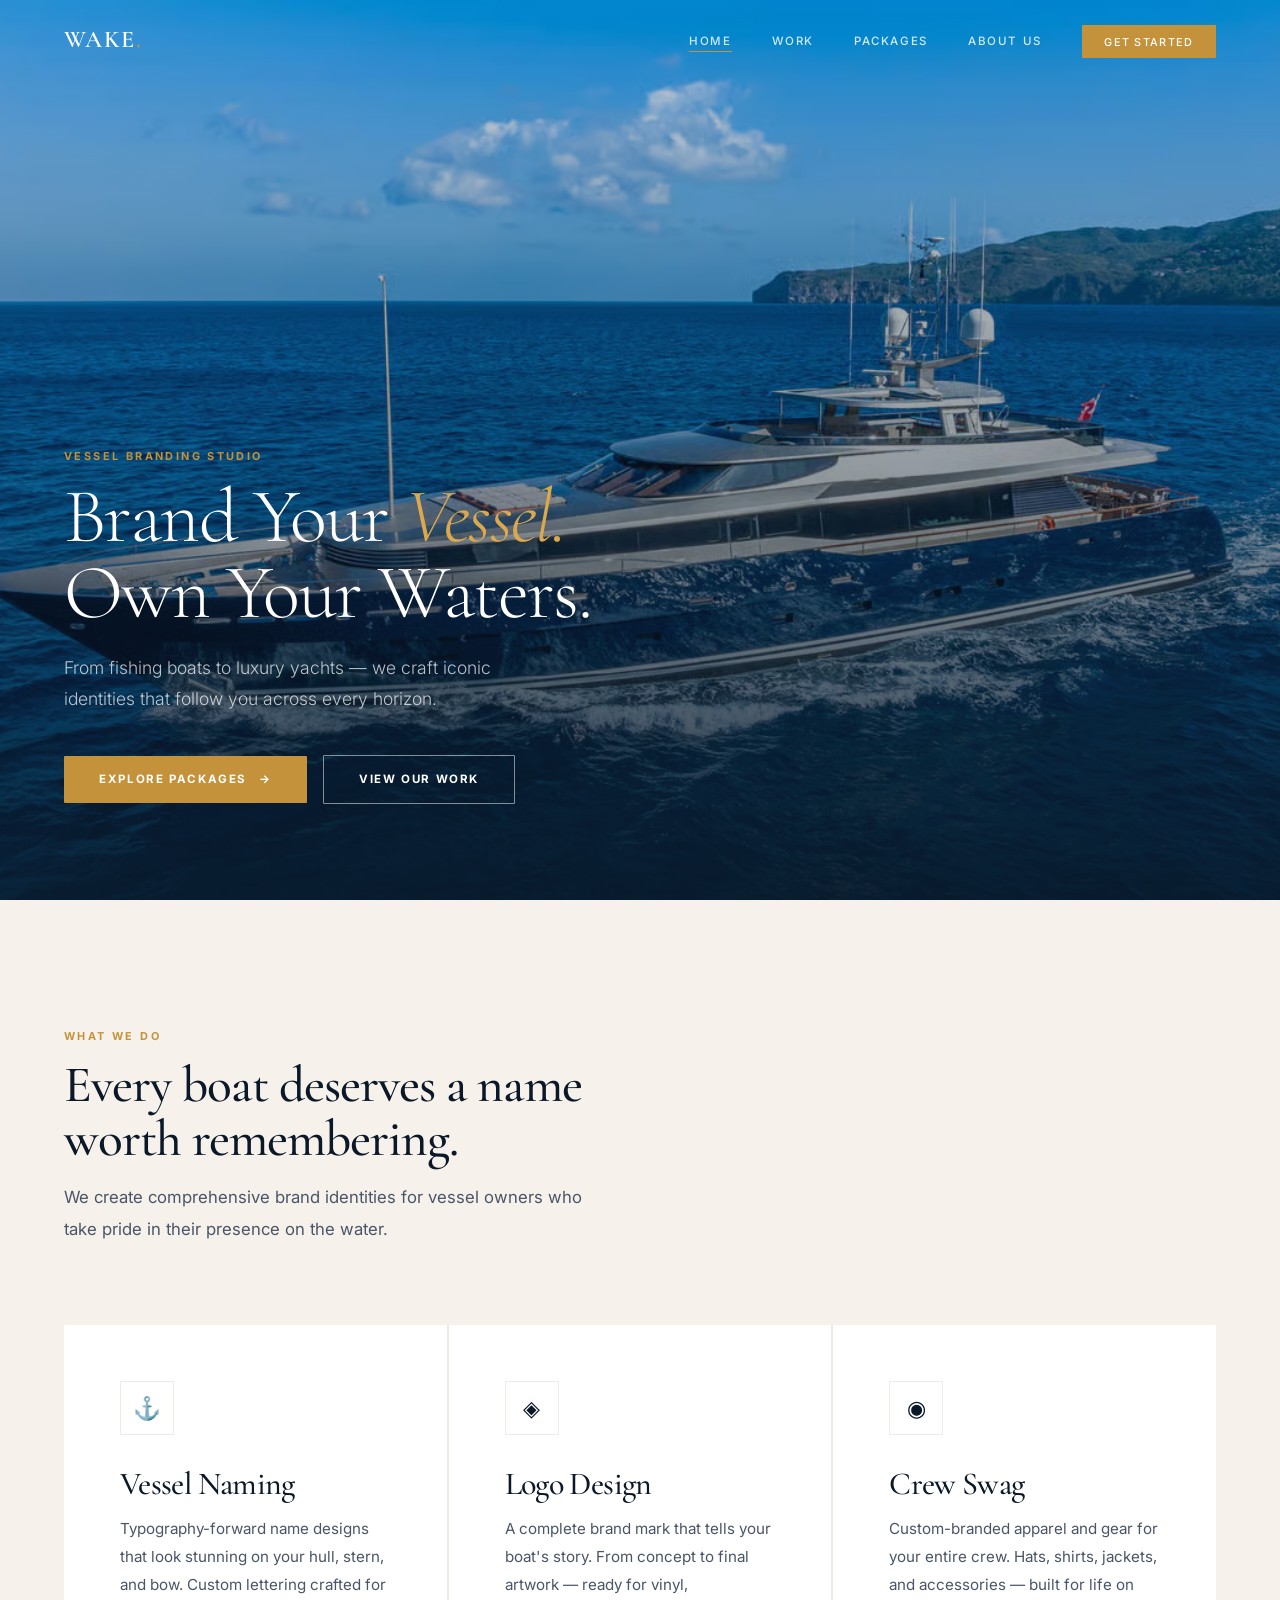
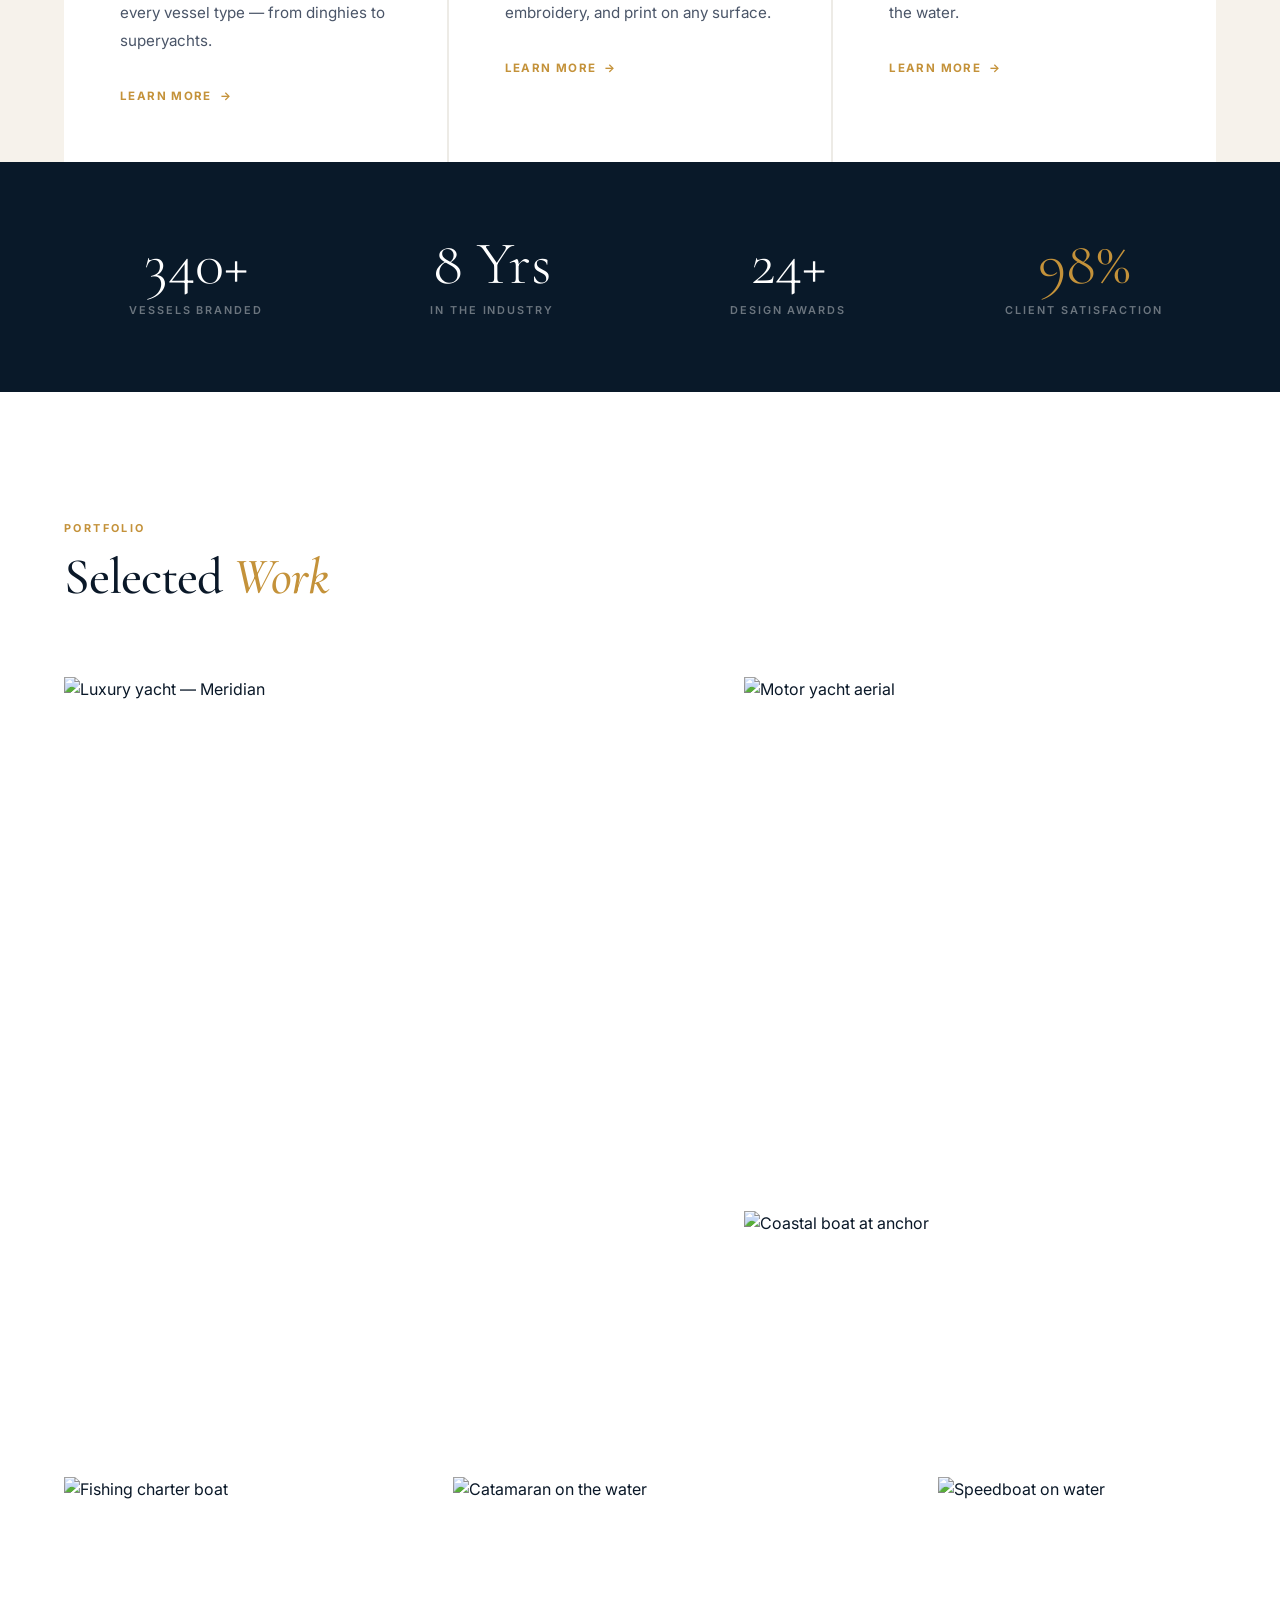
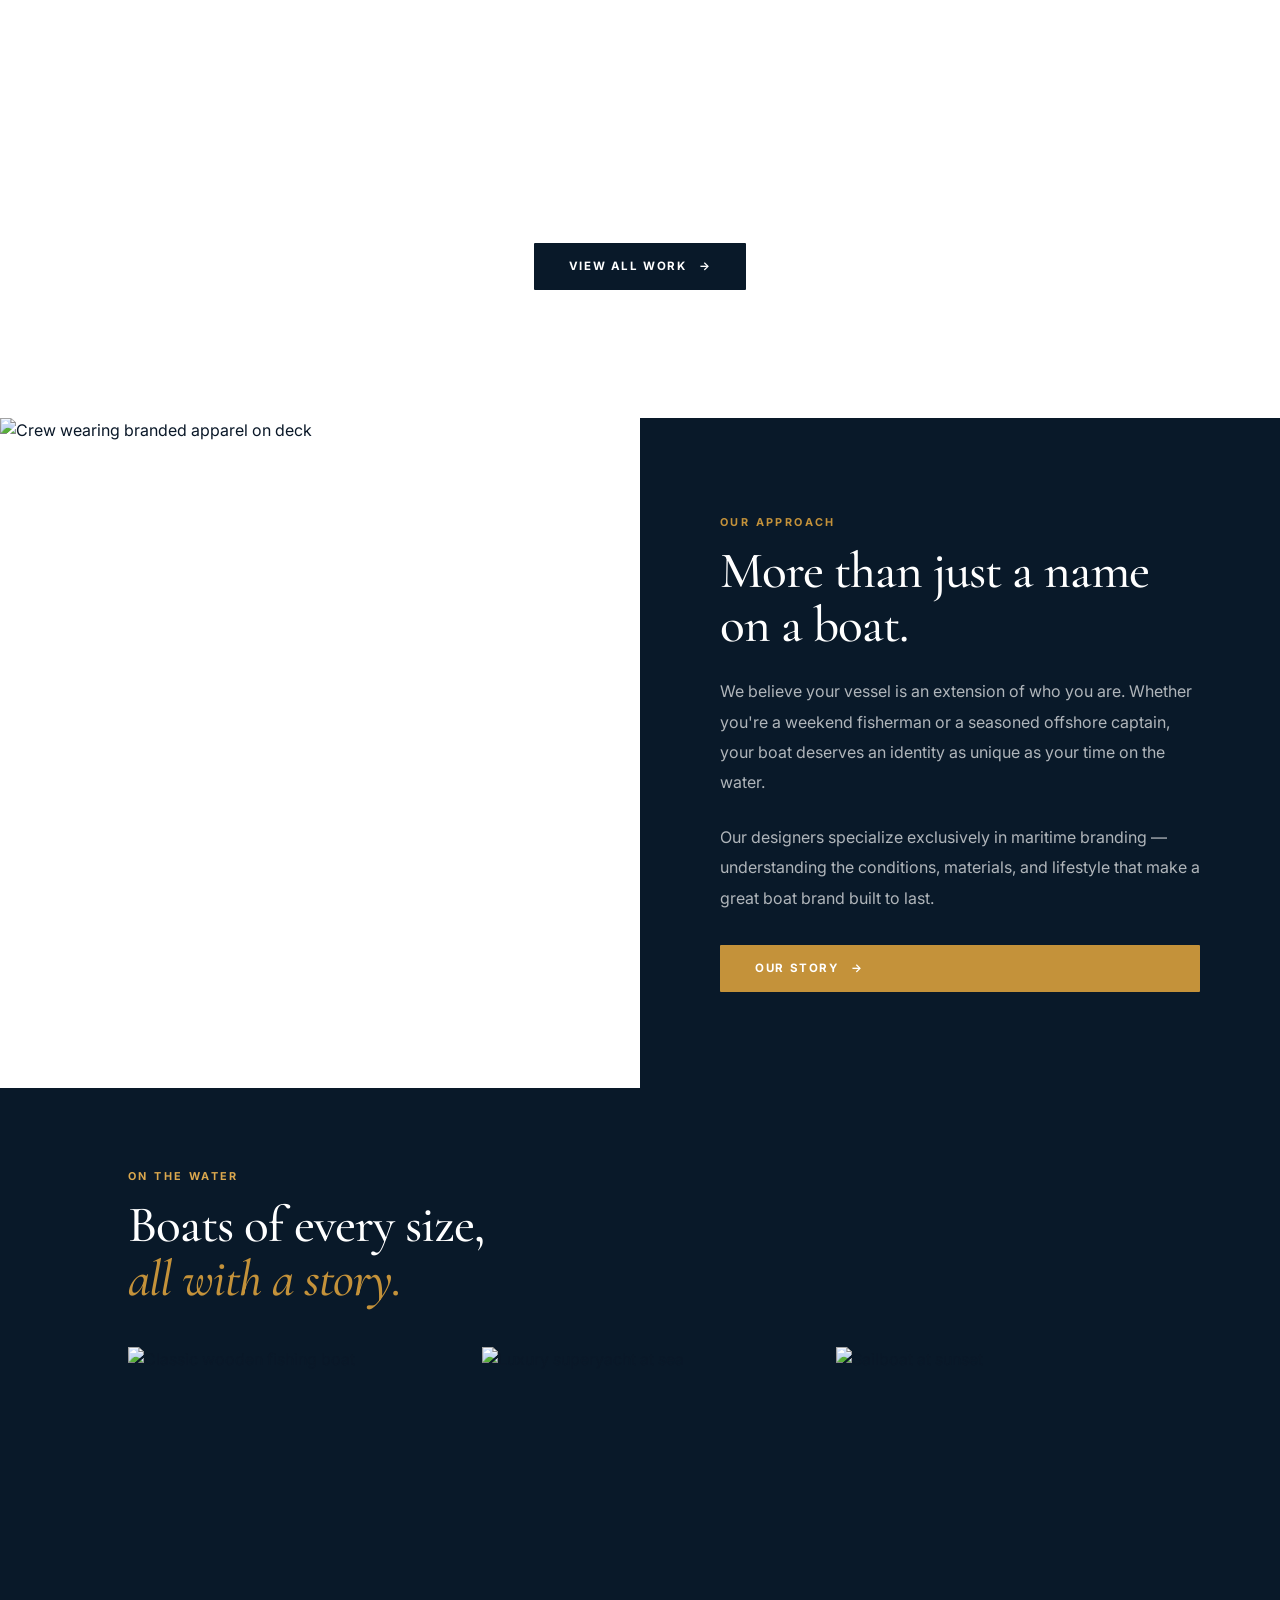
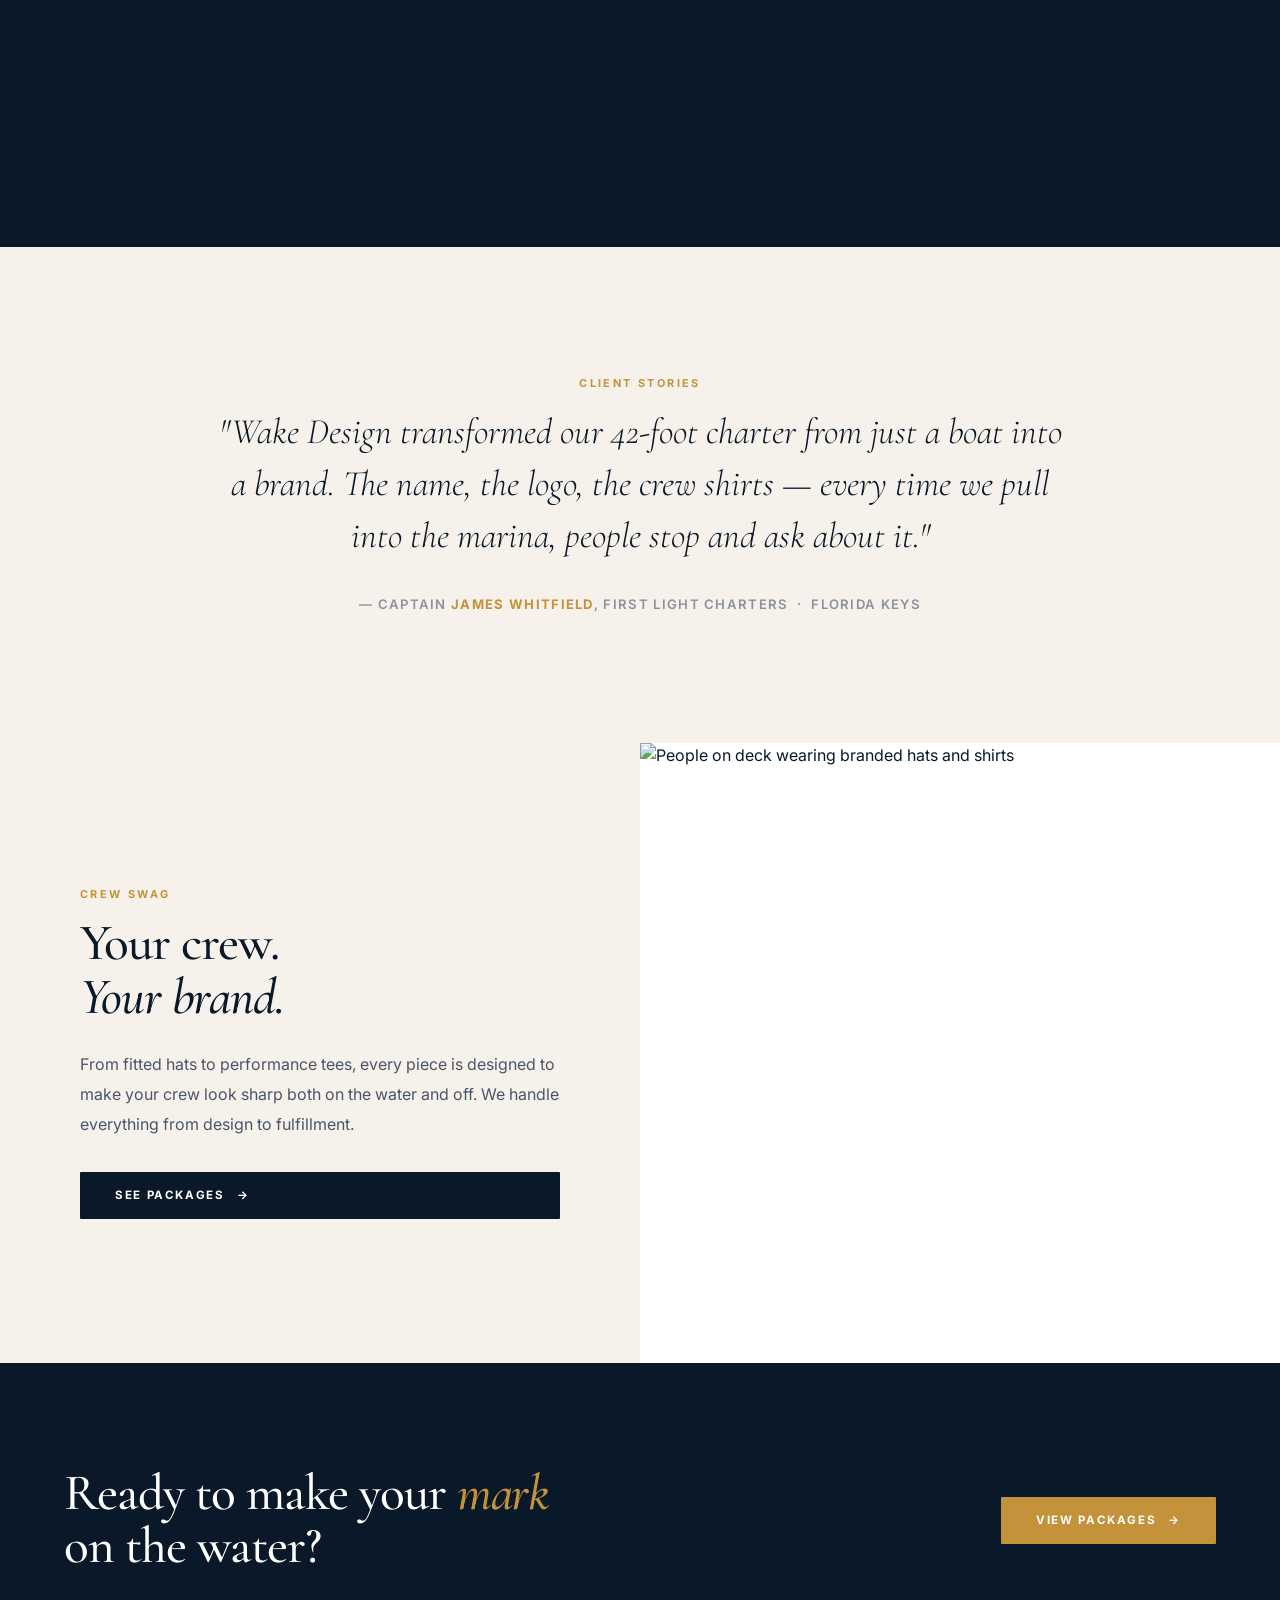
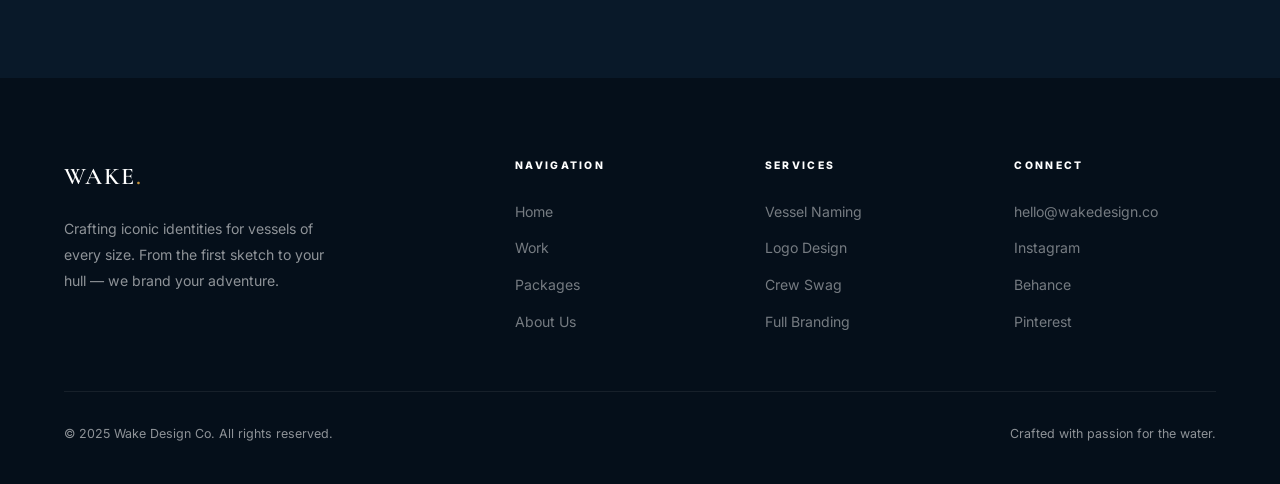
==== commit be7aae8e: "Add Supabase leads integration on order form" ====
--- a/index.html
+++ b/index.html
@@ -28,7 +28,7 @@
 
   <!-- ===== HERO ===== -->
   <section class="hero">
-    <div class="hero-bg" style="background-image: url('https://picsum.photos/seed/10/1920/1080');"></div>
+    <div class="hero-bg" style="background-image: url('y_-1_full.avif');"></div>
     <div class="hero-overlay"></div>
     <div class="hero-content">
       <span class="eyebrow reveal">Vessel Branding Studio</span>
